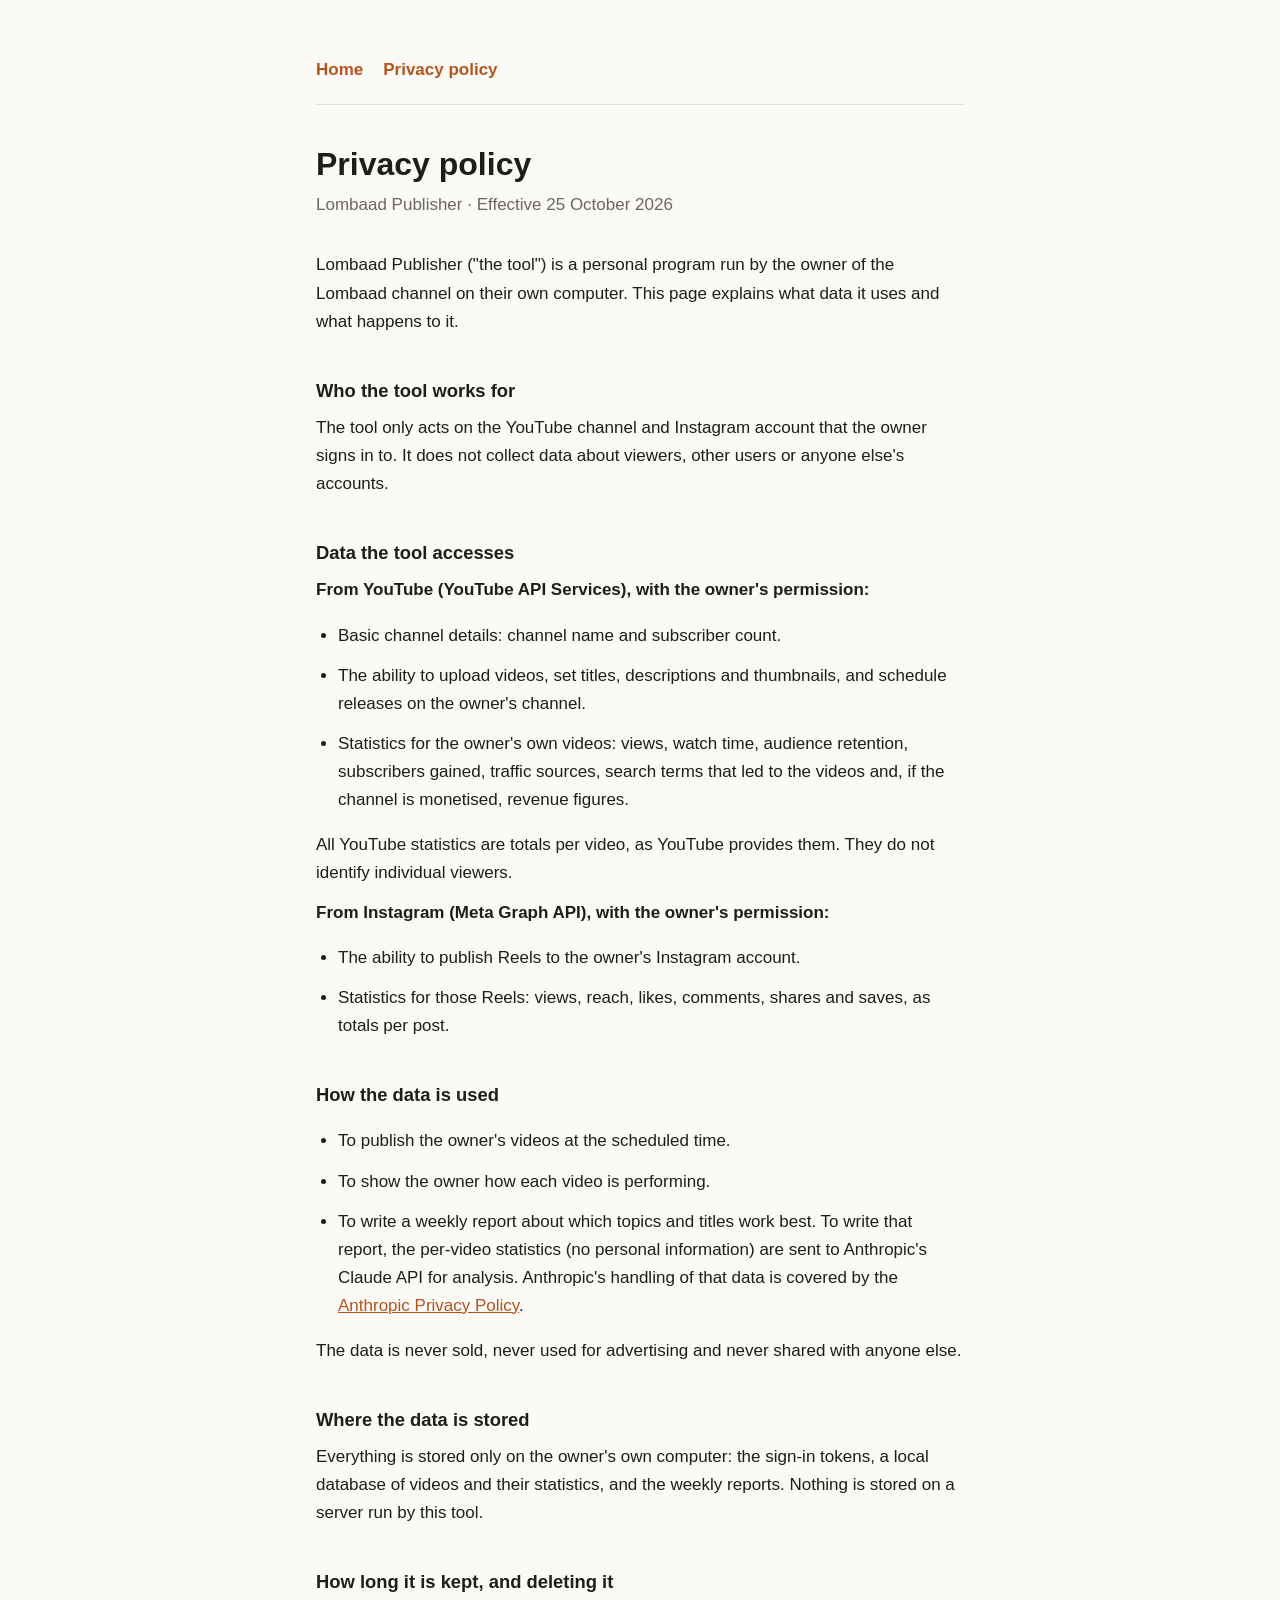
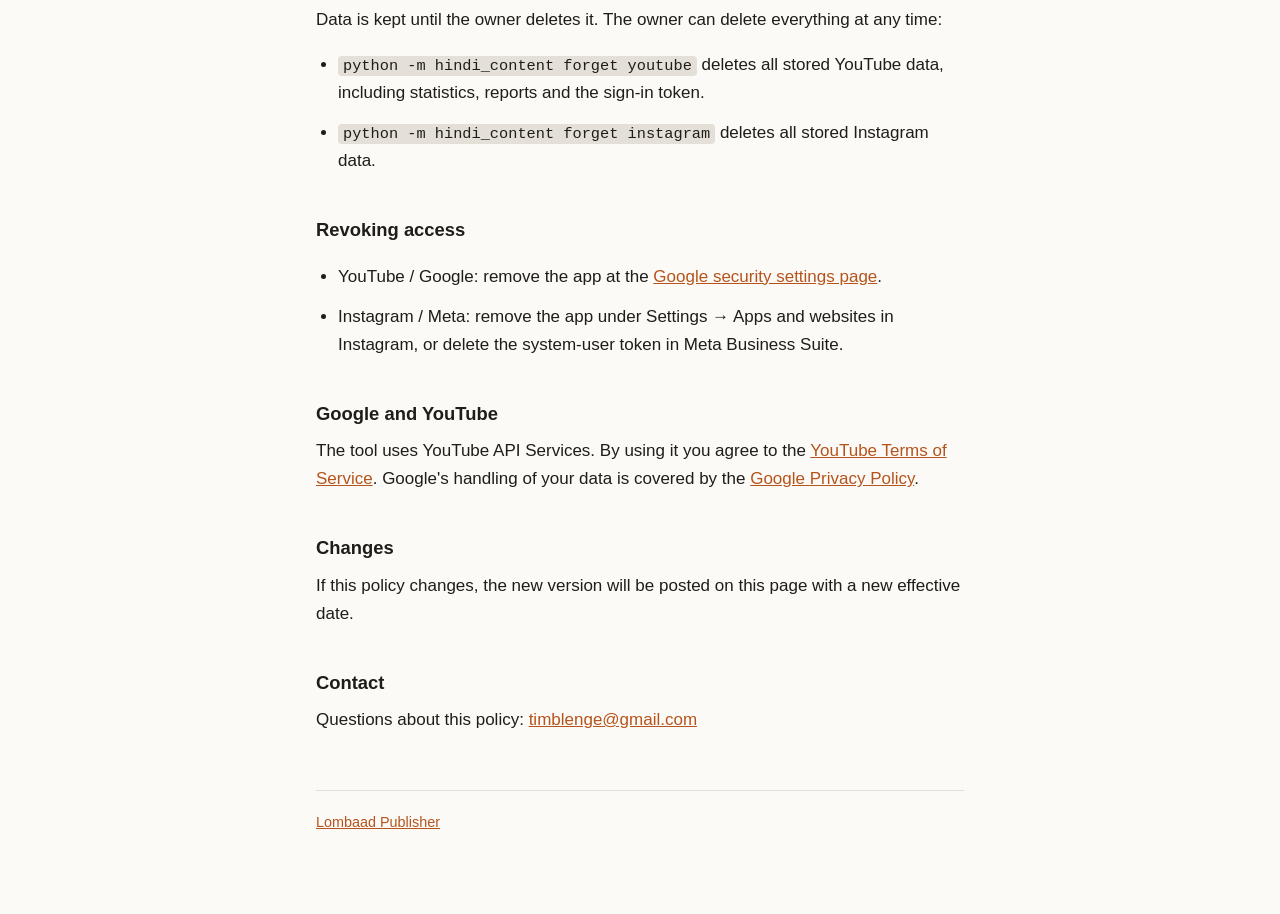
==== privacy.html @ 00579ba8 "Add homepage and privacy policy for Lombaad Publisher Co-Authored-By: Claude Opus 5.5 <noreply@anthr" ====
<!doctype html>
<html lang="en">
<head>
<meta charset="utf-8">
<meta name="viewport" content="width=device-width, initial-scale=1">
<title>Privacy Policy</title>
<meta name="description" content="Privacy policy for Lombaad Publisher.">
<link rel="stylesheet" href="style.css">
</head>
<body>
<main>
  <nav><a href="./">Home</a><a href="privacy.html">Privacy policy</a></nav>

  <h1>Privacy policy</h1>
  <p class="sub">Lombaad Publisher · Effective 25 October 2026</p>

  <p>Lombaad Publisher ("the tool") is a personal program run by the owner of the Lombaad
     channel on their own computer. This page explains what data it uses and what happens to it.</p>

  <h2>Who the tool works for</h2>
  <p>The tool only acts on the YouTube channel and Instagram account that the owner signs in to.
     It does not collect data about viewers, other users or anyone else's accounts.</p>

  <h2>Data the tool accesses</h2>
  <p><strong>From YouTube (YouTube API Services), with the owner's permission:</strong></p>
  <ul>
    <li>Basic channel details: channel name and subscriber count.</li>
    <li>The ability to upload videos, set titles, descriptions and thumbnails, and schedule releases on the owner's channel.</li>
    <li>Statistics for the owner's own videos: views, watch time, audience retention,
        subscribers gained, traffic sources, search terms that led to the videos and,
        if the channel is monetised, revenue figures.</li>
  </ul>
  <p>All YouTube statistics are totals per video, as YouTube provides them. They do not identify individual viewers.</p>

  <p><strong>From Instagram (Meta Graph API), with the owner's permission:</strong></p>
  <ul>
    <li>The ability to publish Reels to the owner's Instagram account.</li>
    <li>Statistics for those Reels: views, reach, likes, comments, shares and saves, as totals per post.</li>
  </ul>

  <h2>How the data is used</h2>
  <ul>
    <li>To publish the owner's videos at the scheduled time.</li>
    <li>To show the owner how each video is performing.</li>
    <li>To write a weekly report about which topics and titles work best. To write that report,
        the per-video statistics (no personal information) are sent to Anthropic's Claude API
        for analysis. Anthropic's handling of that data is covered by the
        <a href="https://www.anthropic.com/legal/privacy">Anthropic Privacy Policy</a>.</li>
  </ul>
  <p>The data is never sold, never used for advertising and never shared with anyone else.</p>

  <h2>Where the data is stored</h2>
  <p>Everything is stored only on the owner's own computer: the sign-in tokens, a local database of
     videos and their statistics, and the weekly reports. Nothing is stored on a server run by this tool.</p>

  <h2>How long it is kept, and deleting it</h2>
  <p>Data is kept until the owner deletes it. The owner can delete everything at any time:</p>
  <ul>
    <li><code>python -m hindi_content forget youtube</code> deletes all stored YouTube data,
        including statistics, reports and the sign-in token.</li>
    <li><code>python -m hindi_content forget instagram</code> deletes all stored Instagram data.</li>
  </ul>

  <h2>Revoking access</h2>
  <ul>
    <li>YouTube / Google: remove the app at the
        <a href="https://myaccount.google.com/permissions">Google security settings page</a>.</li>
    <li>Instagram / Meta: remove the app under Settings → Apps and websites in Instagram, or
        delete the system-user token in Meta Business Suite.</li>
  </ul>

  <h2>Google and YouTube</h2>
  <p>The tool uses YouTube API Services. By using it you agree to the
     <a href="https://www.youtube.com/t/terms">YouTube Terms of Service</a>. Google's handling of
     your data is covered by the <a href="https://policies.google.com/privacy">Google Privacy Policy</a>.</p>

  <h2>Changes</h2>
  <p>If this policy changes, the new version will be posted on this page with a new effective date.</p>

  <h2>Contact</h2>
  <p>Questions about this policy: <a href="mailto:timblenge@gmail.com">timblenge@gmail.com</a></p>

  <footer><a href="./">Lombaad Publisher</a></footer>
</main>
</body>
</html>
---- style.css ----
:root {
  --bg: #fbfaf7;
  --fg: #1f1d1a;
  --muted: #6b665e;
  --line: #e4e0d8;
  --accent: #b5541c;
}
@media (prefers-color-scheme: dark) {
  :root {
    --bg: #161513;
    --fg: #ece9e3;
    --muted: #a39e94;
    --line: #2e2c28;
    --accent: #e8874c;
  }
}
* { box-sizing: border-box; }
body {
  margin: 0;
  background: var(--bg);
  color: var(--fg);
  font: 17px/1.65 -apple-system, BlinkMacSystemFont, "Segoe UI", Roboto, "Noto Sans", sans-serif;
}
main { max-width: 680px; margin: 0 auto; padding: 56px 16px 80px; }
h1 { font-size: 2rem; line-height: 1.2; margin: 0 0 8px; }
h2 { font-size: 1.15rem; margin: 40px 0 8px; }
p, li { margin: 0 0 12px; }
ul { padding-left: 22px; }
a { color: var(--accent); }
.sub { color: var(--muted); margin-bottom: 32px; }
nav { display: flex; gap: 20px; padding-bottom: 20px; margin-bottom: 40px; border-bottom: 1px solid var(--line); }
nav a { text-decoration: none; font-weight: 600; }
footer { margin-top: 56px; padding-top: 20px; border-top: 1px solid var(--line); color: var(--muted); font-size: 0.9rem; }
code { font-size: 0.9em; background: var(--line); padding: 1px 5px; border-radius: 4px; }
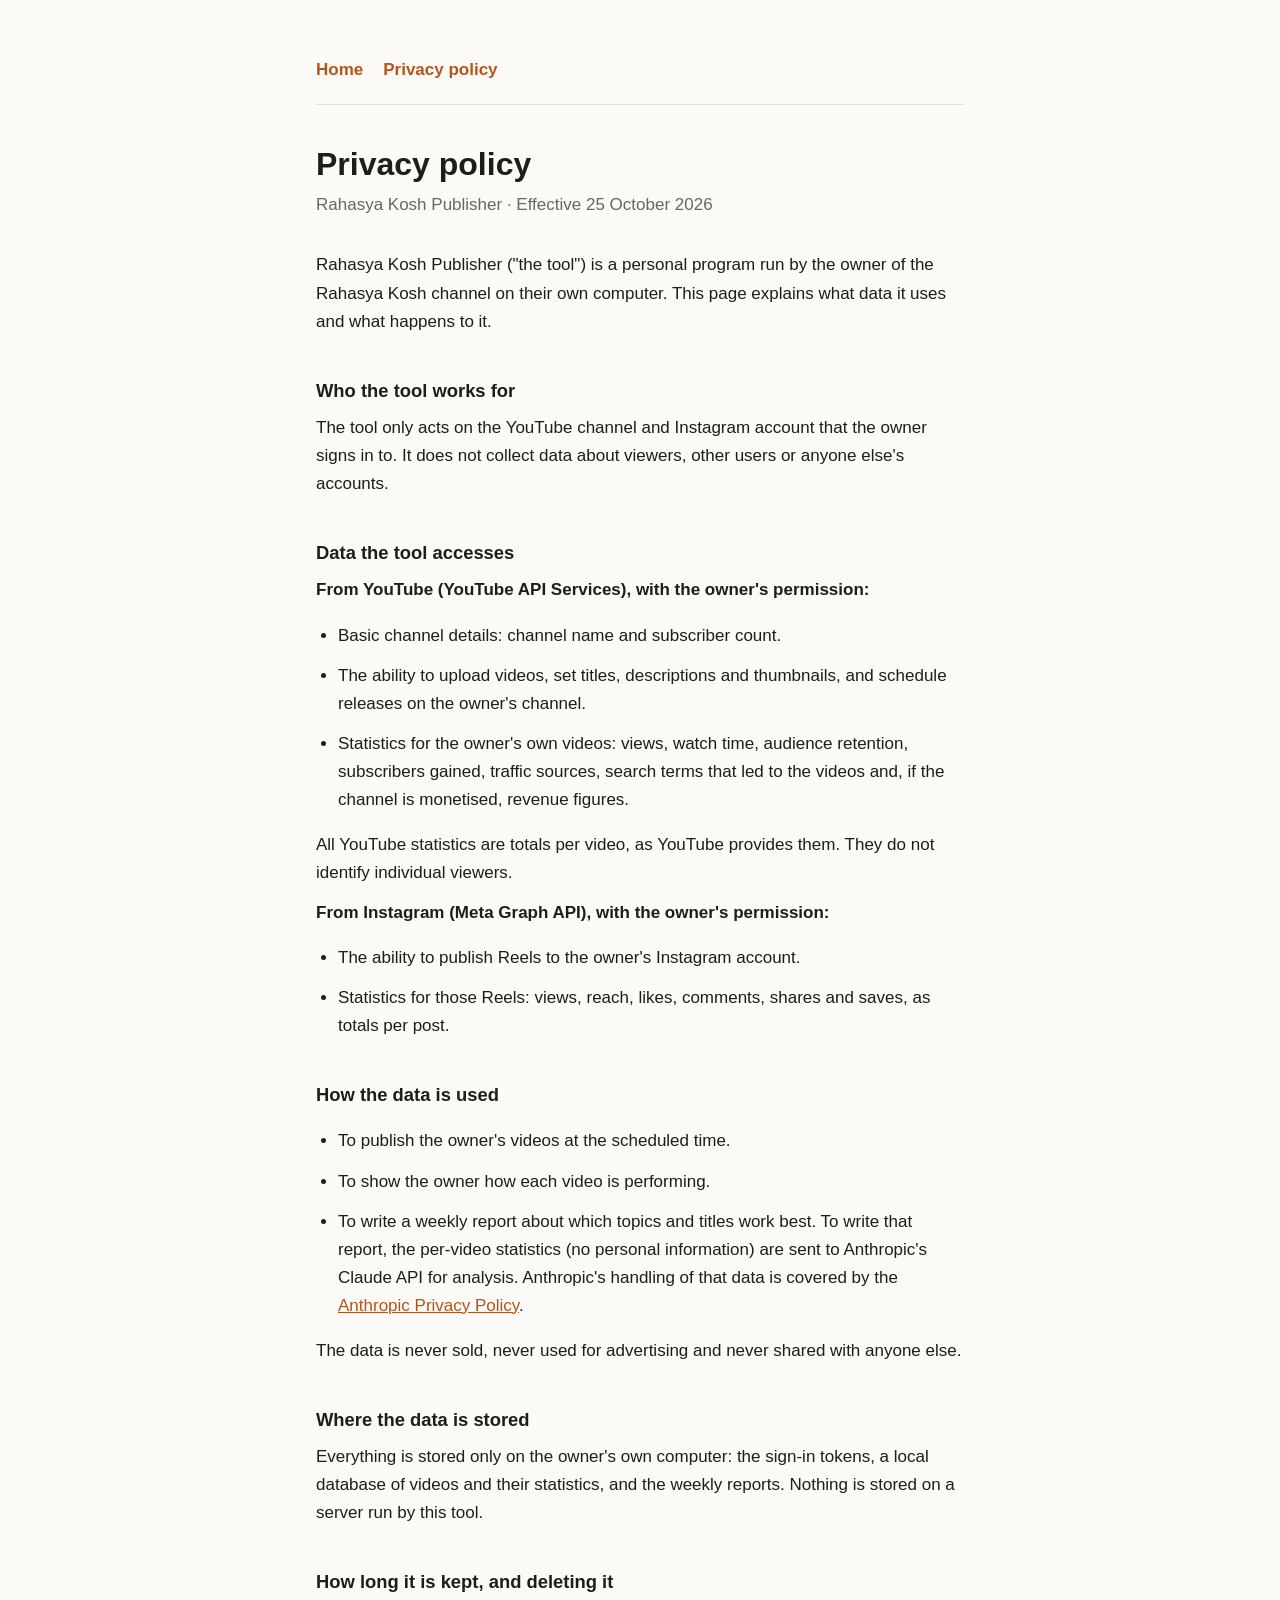
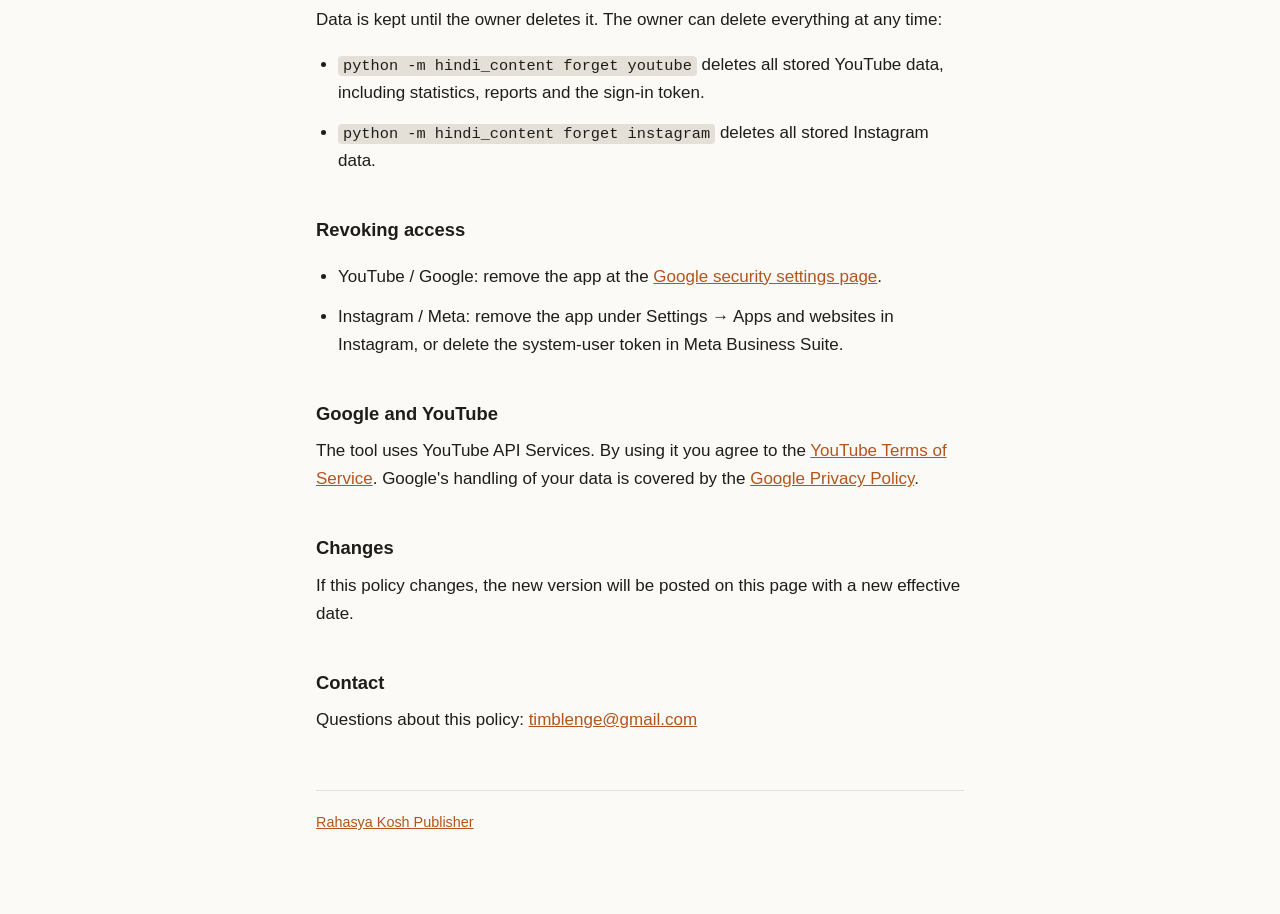
==== commit 859d6faa: "Rename channel to Rahasya Kosh Co-Authored-By: Claude Opus 5.5 <noreply@anthropic.com>" ====
--- a/privacy.html
+++ b/privacy.html
@@ -4,7 +4,7 @@
 <meta charset="utf-8">
 <meta name="viewport" content="width=device-width, initial-scale=1">
 <title>Privacy Policy</title>
-<meta name="description" content="Privacy policy for Lombaad Publisher.">
+<meta name="description" content="Privacy policy for Rahasya Kosh Publisher.">
 <link rel="stylesheet" href="style.css">
 </head>
 <body>
@@ -12,9 +12,9 @@
   <nav><a href="./">Home</a><a href="privacy.html">Privacy policy</a></nav>
 
   <h1>Privacy policy</h1>
-  <p class="sub">Lombaad Publisher · Effective 25 October 2026</p>
+  <p class="sub">Rahasya Kosh Publisher · Effective 25 October 2026</p>
 
-  <p>Lombaad Publisher ("the tool") is a personal program run by the owner of the Lombaad
+  <p>Rahasya Kosh Publisher ("the tool") is a personal program run by the owner of the Rahasya Kosh
      channel on their own computer. This page explains what data it uses and what happens to it.</p>
 
   <h2>Who the tool works for</h2>
@@ -80,7 +80,7 @@
   <h2>Contact</h2>
   <p>Questions about this policy: <a href="mailto:timblenge@gmail.com">timblenge@gmail.com</a></p>
 
-  <footer><a href="./">Lombaad Publisher</a></footer>
+  <footer><a href="./">Rahasya Kosh Publisher</a></footer>
 </main>
 </body>
 </html>
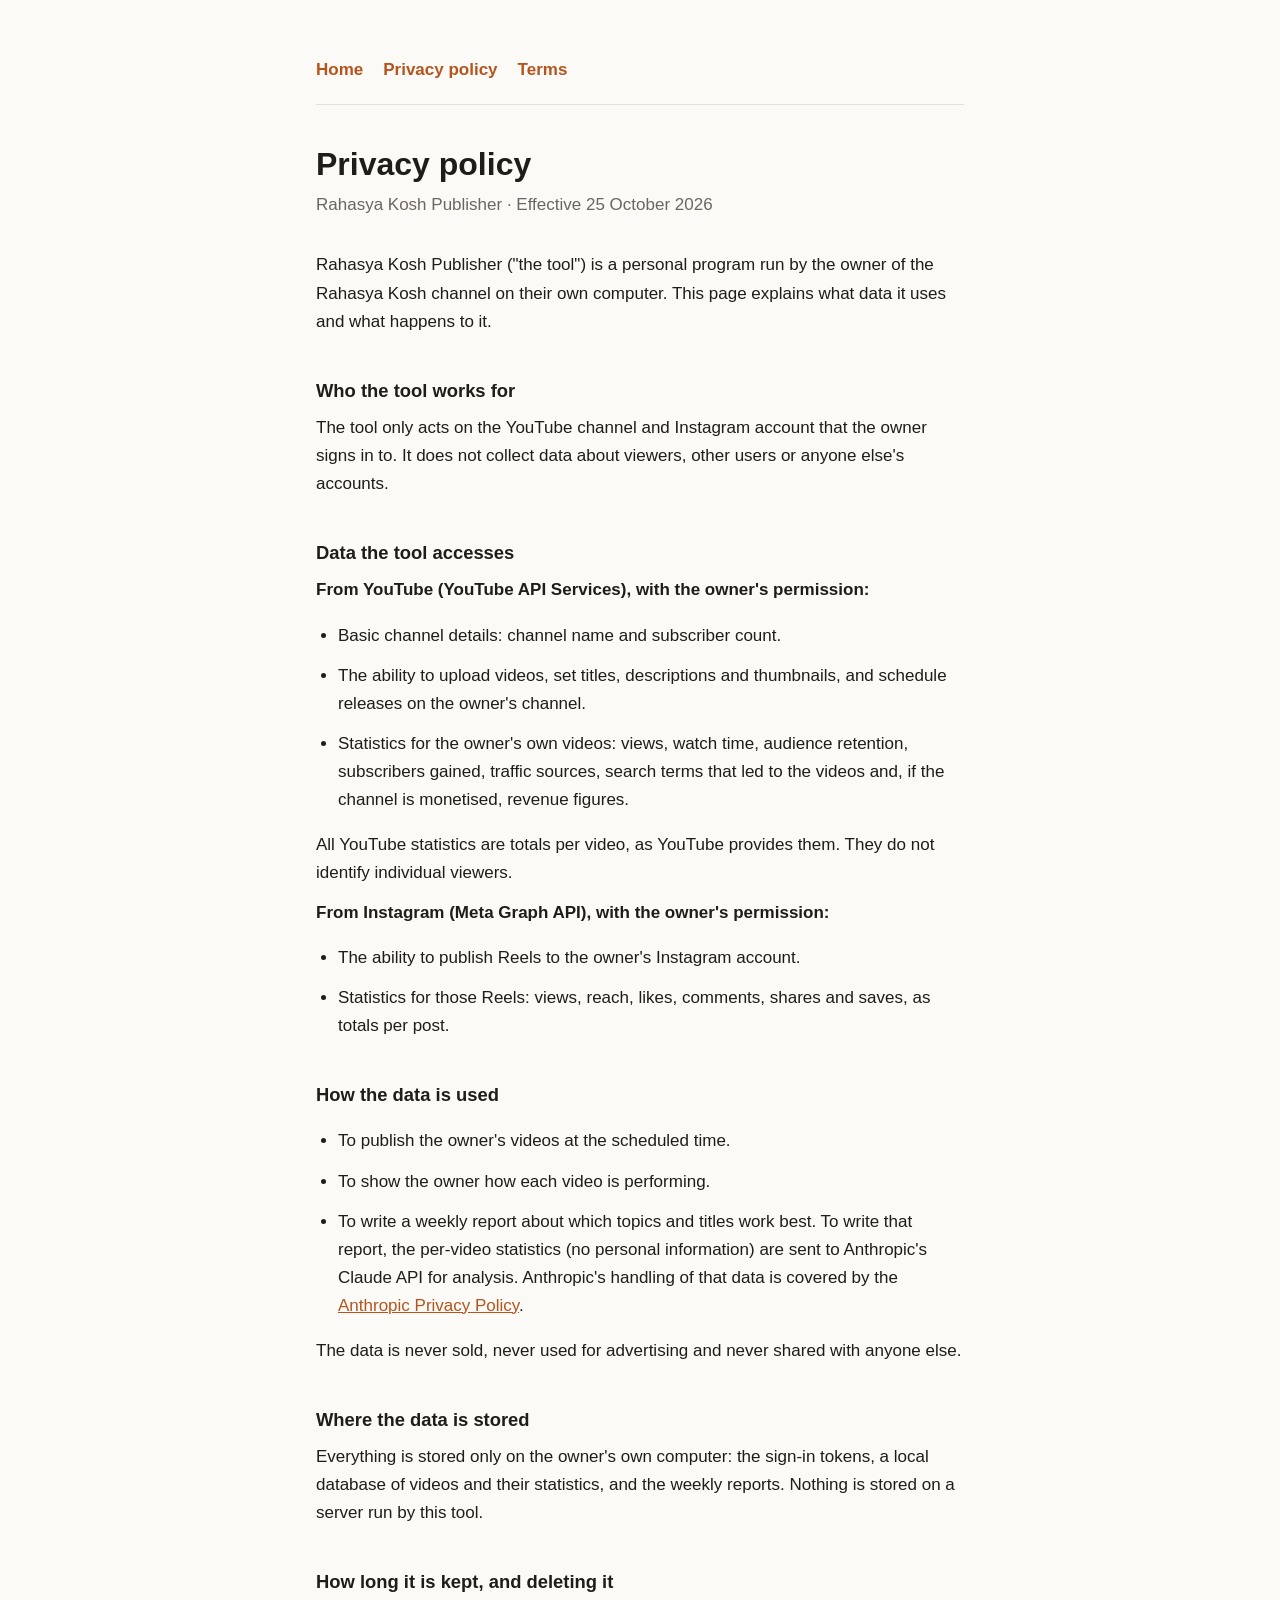
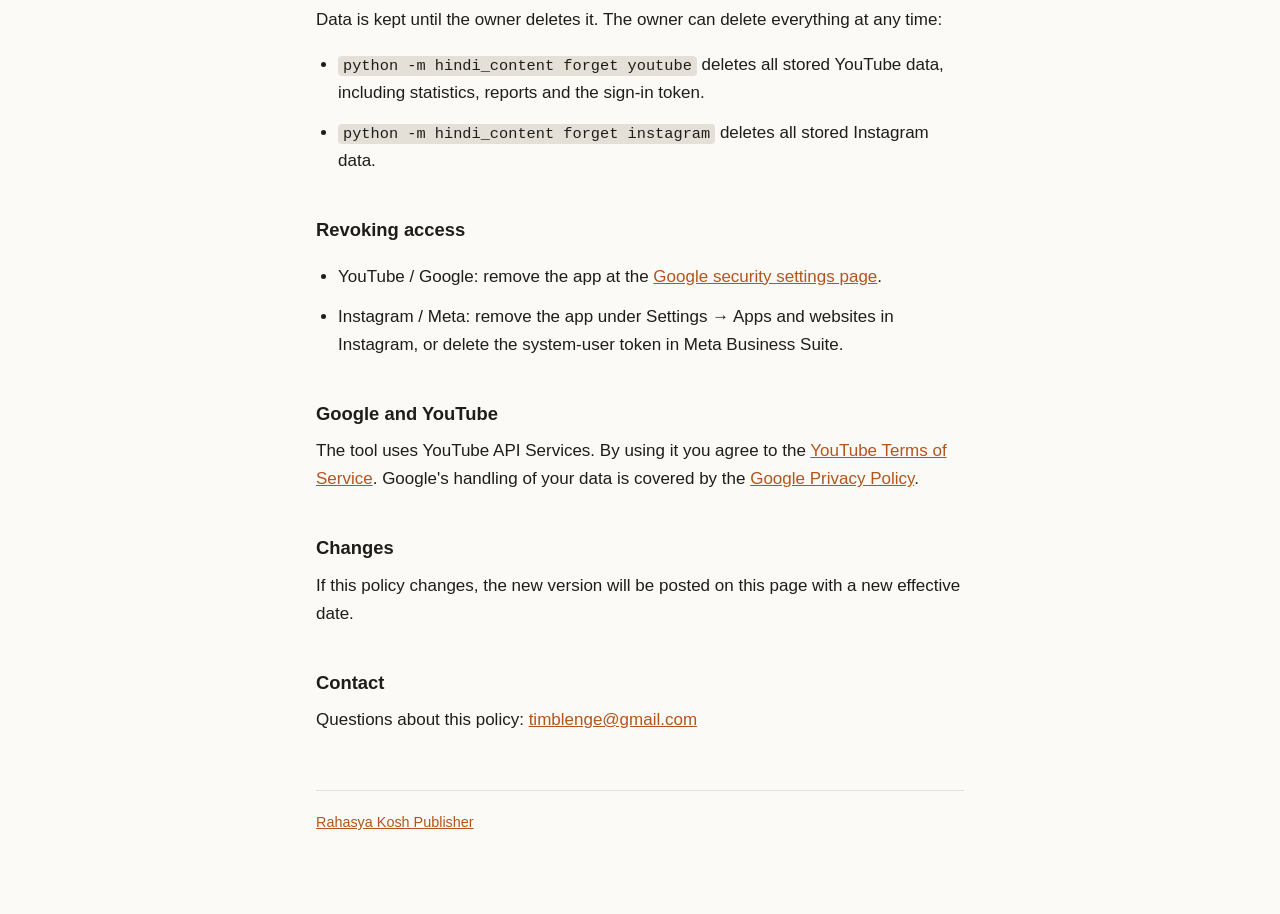
==== commit 91ca24b6: "Add terms of use page and link it from every page Co-Authored-By: Claude Opus 5.5 <noreply@anthropic" ====
--- a/privacy.html
+++ b/privacy.html
@@ -9,7 +9,7 @@
 </head>
 <body>
 <main>
-  <nav><a href="./">Home</a><a href="privacy.html">Privacy policy</a></nav>
+  <nav><a href="./">Home</a><a href="privacy.html">Privacy policy</a><a href="terms.html">Terms</a></nav>
 
   <h1>Privacy policy</h1>
   <p class="sub">Rahasya Kosh Publisher · Effective 25 October 2026</p>
